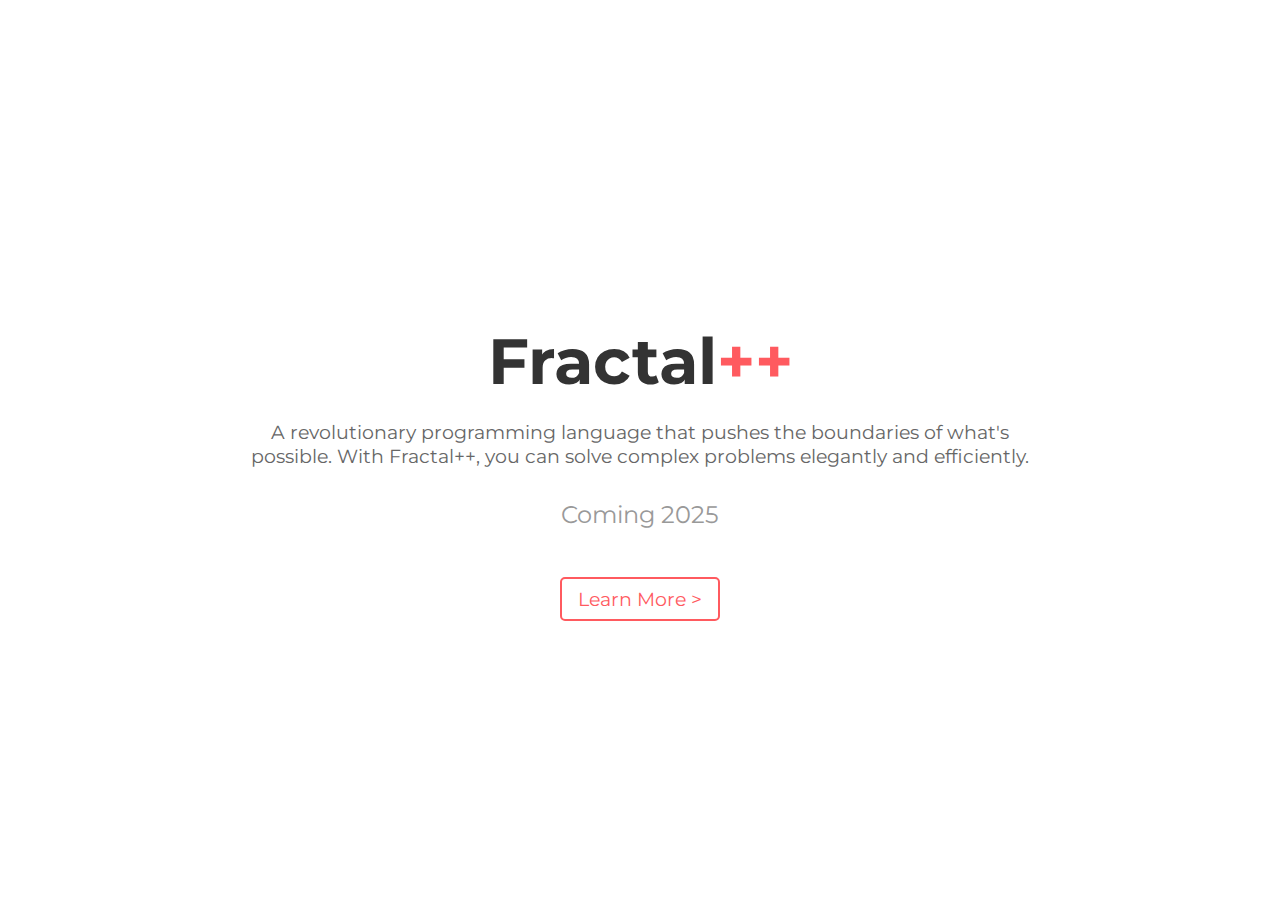
==== index.html @ 97db90c6 "Add files via upload" ====
<!DOCTYPE html>
<html lang="en">
<head>
    <meta charset="UTF-8">
    <meta name="viewport" content="width=device-width, initial-scale=1.0">
    <title>Fractal++</title>
    <link href="https://fonts.googleapis.com/css2?family=Montserrat:wght@400;700&display=swap" rel="stylesheet">
    <link rel="stylesheet" href="style.css">
</head>
<body>
    <div class="container">
        <h1 class="animate-fadeIn"><span class="fractal">Fractal</span><span class="plus">++</span></h1>
        <p class="description animate-fadeIn">A revolutionary programming language that pushes the boundaries of what's possible. With Fractal++, you can solve complex problems elegantly and efficiently.</p>
        <p class="coming-soon animate-fadeIn">Coming 2025</p>
        <a href="learnmore.html" class="go-back animate-fadeIn">Learn More &gt;</a>
    </div>
    <script src="script.js"></script>
</body>
</html>
---- style.css ----
body {
    font-family: 'Montserrat', sans-serif;
    background-color: #fff;
    margin: 0;
    display: flex;
    justify-content: center;
    align-items: center;
    min-height: 100vh;
}

.container {
    text-align: center;
    max-width: 800px;
    padding: 2rem;
    position: relative;
}

h1 {
    font-size: 4rem;
    margin-bottom: 1rem;
}

.fractal {
    color: #333;
}

.plus {
    color: #ff5a5f;
    font-weight: 700;
}

.description {
    font-size: 1.2rem;
    color: #666;
    margin-bottom: 2rem;
}

.coming-soon {
    font-size: 1.5rem;
    color: #999;
    margin-bottom: 1rem;
}

.learn-more, .go-back {
    font-size: 1.2rem;
    color: #ff5a5f;
    text-decoration: none;
    border: 2px solid #ff5a5f;
    padding: 0.5rem 1rem;
    border-radius: 5px;
    transition: background-color 0.3s, color 0.3s;
}

.learn-more:hover, .go-back:hover {
    background-color: #ff5a5f;
    color: #fff;
}

h2 {
    font-size: 2rem;
    margin-bottom: 1rem;
}

.example {
    margin-bottom: 2rem;
    position: relative;
}

.example pre {
    background-color: #f8f8f8;
    padding: 1rem;
    border-radius: 5px;
    overflow-x: auto;
    text-align: left;
    display: inline-block;
}

.example code {
    font-family: monospace;
    font-size: 1.1rem;
}

.example p {
    font-size: 1.1rem;
    color: #666;
    margin-top: 1rem;
}

.go-back {
    display: inline-block;
    margin-top: 2rem;
}

.animate-fadeIn {
    animation: fadeIn 1s ease-in-out;
}

@keyframes fadeIn {
    0% {
        opacity: 0;
        transform: translateY(20px);
    }
    100% {
        opacity: 1;
        transform: translateY(0);
    }
}

.comment {
    color: #999;
}

.function {
    color: #ff5a5f;
}

.parameter {
    color: #333;
}

.number {
    color: #0074D9;
}

.string {
    color: #2ECC40;
}

.keyword {
    color: #39CCCC;
}

.tooltip {
    position: relative;
    display: inline-block;
    border-bottom: 1px dotted #ff5a5f;
    cursor: help;
}

.tooltip::before {
    content: attr(data-tooltip);
    position: absolute;
    bottom: 100%;
    left: 50%;
    transform: translateX(-50%);
    background-color: #ff5a5f;
    color: #fff;
    padding: 5px;
    border-radius: 5px;
    font-size: 0.9rem;
    white-space: nowrap;
    z-index: 9999;
    opacity: 0;
    transition: opacity 0.3s;
    pointer-events: none;
    margin-bottom: 5px;
}

.tooltip:hover::before {
    opacity: 1;
}

.tooltip::after {
    content: "";
    position: absolute;
    bottom: 100%;
    left: 50%;
    transform: translateX(-50%);
    border-width: 5px;
    border-style: solid;
    border-color: #ff5a5f transparent transparent transparent;
    opacity: 0;
    transition: opacity 0.3s;
}

.tooltip:hover::after {
    opacity: 1;
}

.features {
    text-align: center;
    margin-bottom: 2rem;
}
.features li {
    font-size: 1.2rem;
    color: #666;
    margin-bottom: 0.5rem;    list-style-position: inside;
}

.function-list {
    text-align: center;
    margin-bottom: 2rem;
}

.function-list li {
    font-size: 1.2rem;
    color: #666;
    margin-bottom: 0.5rem;
    list-style-position: inside;
}

.function-list .function {
    color: #ff5a5f;
    font-family: 'Fira Code', monospace;
}

.chart-container {
    margin-bottom: 2rem;
    position: relative;
}
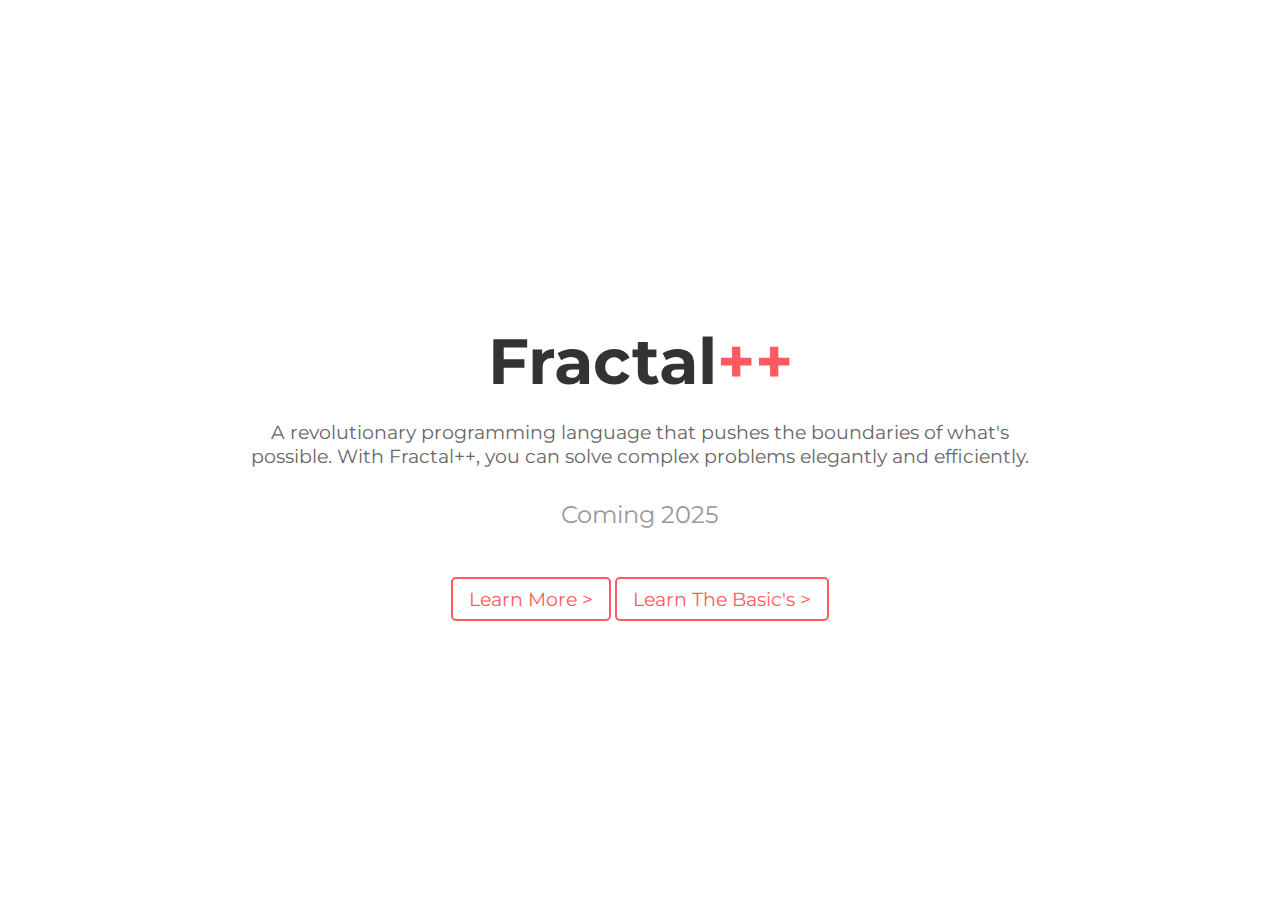
==== commit 504064a1: "Add files via upload" ====
--- a/index.html
+++ b/index.html
@@ -13,6 +13,8 @@
         <p class="description animate-fadeIn">A revolutionary programming language that pushes the boundaries of what's possible. With Fractal++, you can solve complex problems elegantly and efficiently.</p>
         <p class="coming-soon animate-fadeIn">Coming 2025</p>
         <a href="learnmore.html" class="go-back animate-fadeIn">Learn More &gt;</a>
+        <a href="learnthebasics.html" class="go-back animate-fadeIn">Learn The Basic's &gt;</a>
+
     </div>
     <script src="script.js"></script>
 </body>
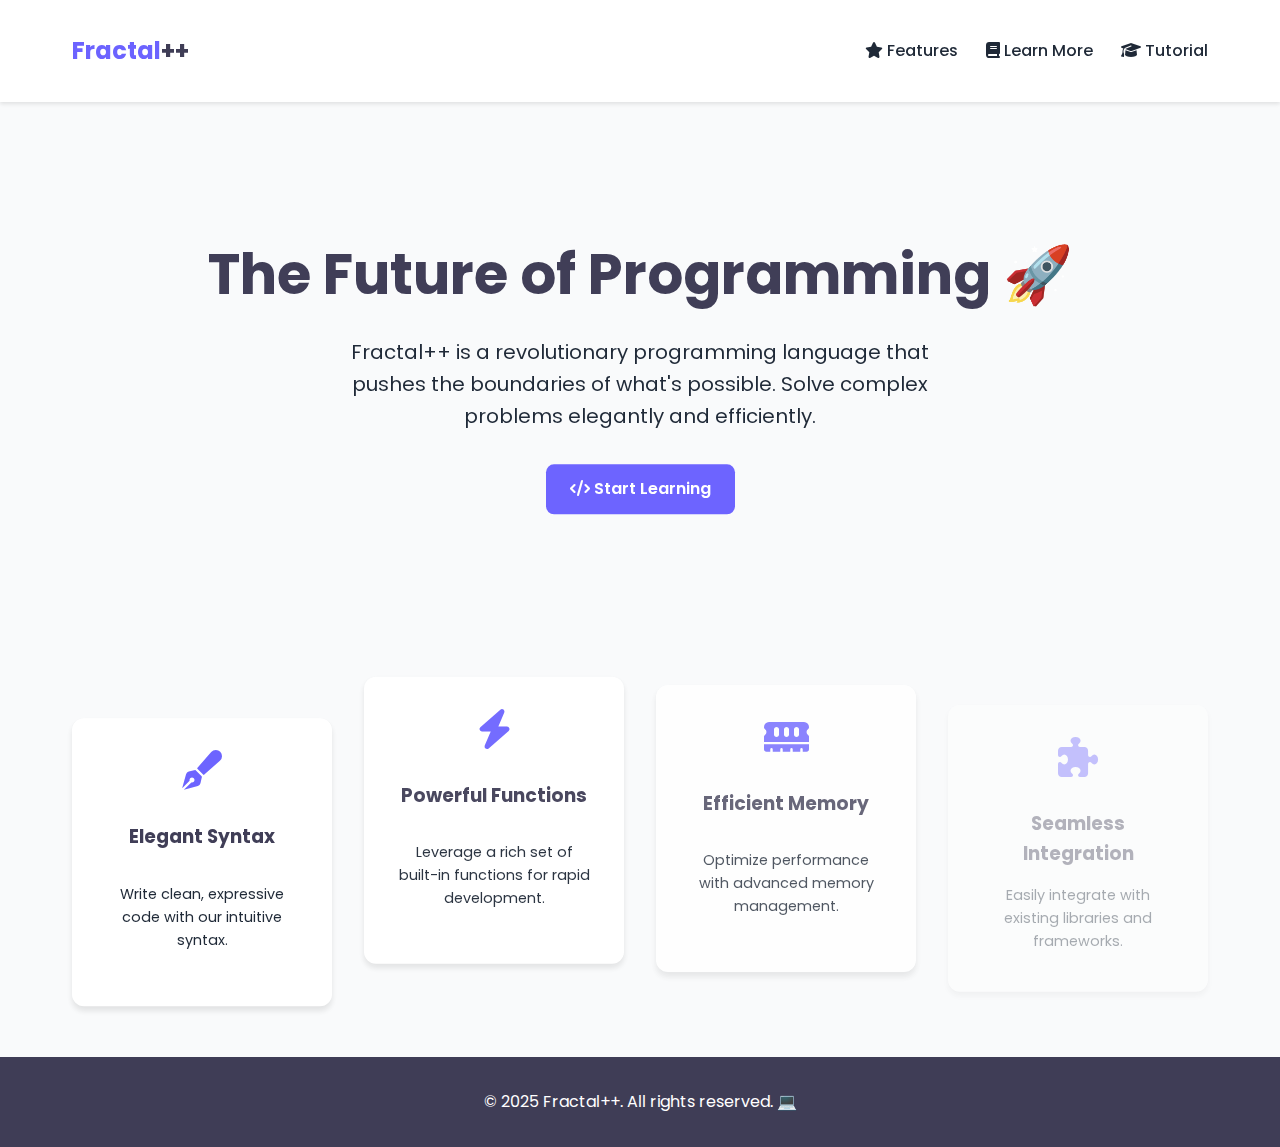
==== commit fd67ba3d: "Add files via upload" ====
--- a/index.html
+++ b/index.html
@@ -1,21 +1,266 @@
 <!DOCTYPE html>
 <html lang="en">
+
 <head>
     <meta charset="UTF-8">
     <meta name="viewport" content="width=device-width, initial-scale=1.0">
-    <title>Fractal++</title>
-    <link href="https://fonts.googleapis.com/css2?family=Montserrat:wght@400;700&display=swap" rel="stylesheet">
-    <link rel="stylesheet" href="style.css">
+    <meta name="description"
+        content="Fractal++ is a revolutionary programming language for elegant and efficient problem-solving.">
+    <title>Fractal++ - The Future of Programming</title>
+    <link rel="preconnect" href="https://fonts.gstatic.com" crossorigin>
+    <link href="https://fonts.googleapis.com/css2?family=Poppins:wght@300;400;500;600;700&display=swap"
+        rel="stylesheet">
+    <link rel="stylesheet" href="https://cdnjs.cloudflare.com/ajax/libs/font-awesome/6.4.0/css/all.min.css">
+    <style>
+        :root {
+            --primary-color: #6C63FF;
+            --secondary-color: #3F3D56;
+            --background-color: #F9FAFB;
+            --text-color: #1F2937;
+            --feature-bg-color: #FFFFFF;
+        }
+
+        * {
+            margin: 0;
+            padding: 0;
+            box-sizing: border-box;
+        }
+
+        body {
+            font-family: 'Poppins', sans-serif;
+            background-color: var(--background-color);
+            color: var(--text-color);
+            line-height: 1.6;
+        }
+
+        .container {
+            max-width: 1200px;
+            margin: 0 auto;
+            padding: 2rem;
+        }
+
+        header {
+            background-color: white;
+            box-shadow: 0 2px 4px rgba(0, 0, 0, 0.1);
+            position: sticky;
+            top: 0;
+            z-index: 1000;
+        }
+
+        nav {
+            display: flex;
+            justify-content: space-between;
+            align-items: center;
+            padding: 1rem 2rem;
+        }
+
+        .logo {
+            font-size: 1.5rem;
+            font-weight: 700;
+            color: var(--primary-color);
+            text-decoration: none;
+        }
+
+        .nav-links a {
+            margin-left: 1.5rem;
+            text-decoration: none;
+            color: var(--text-color);
+            font-weight: 500;
+            transition: color 0.3s ease;
+        }
+
+        .nav-links a:hover,
+        .nav-links a:focus {
+            color: var(--primary-color);
+            outline: none;
+        }
+
+        .hero {
+            text-align: center;
+            padding: 6rem 0;
+        }
+
+        h1 {
+            font-size: clamp(2rem, 5vw, 3.5rem);
+            margin-bottom: 1rem;
+            color: var(--secondary-color);
+        }
+
+        .subtitle {
+            font-size: clamp(1rem, 2vw, 1.25rem);
+            color: var(--text-color);
+            max-width: 600px;
+            margin: 0 auto 2rem;
+        }
+
+        .cta-button {
+            display: inline-block;
+            background-color: var(--primary-color);
+            color: white;
+            padding: 0.75rem 1.5rem;
+            border-radius: 8px;
+            text-decoration: none;
+            font-weight: 600;
+            transition: all 0.3s ease;
+        }
+
+        .cta-button:hover,
+        .cta-button:focus {
+            background-color: #5A52D5;
+            transform: translateY(-2px);
+            box-shadow: 0 4px 6px rgba(0, 0, 0, 0.1);
+            outline: none;
+        }
+
+        .features {
+            display: grid;
+            grid-template-columns: repeat(auto-fit, minmax(250px, 1fr));
+            gap: 2rem;
+            margin-top: 4rem;
+            align-items: start;
+        }
+
+        .feature {
+            background-color: var(--feature-bg-color);
+            padding: 2rem;
+            border-radius: 12px;
+            box-shadow: 0 4px 6px rgba(0, 0, 0, 0.1);
+            text-align: center;
+            transition: transform 0.3s ease, box-shadow 0.3s ease;
+            display: flex;
+            flex-direction: column;
+            height: 100%;
+        }
+
+        .feature:first-child {
+            margin-top: 2.8rem; 
+        }
+
+        .feature:hover,
+        .feature:focus-within {
+            transform: translateY(-5px);
+            box-shadow: 0 6px 12px rgba(0, 0, 0, 0.15);
+        }
+
+        .feature i {
+            font-size: 2.5rem;
+            color: var(--primary-color);
+            margin-bottom: 1rem;
+        }
+
+        .feature h3 {
+            margin-top: 1rem;
+            margin-bottom: 0.5rem;
+            color: var(--secondary-color);
+        }
+
+        .feature p {
+            margin-top: auto;
+            font-size: 0.9rem;
+            flex-grow: 1;
+            display: flex;
+            align-items: center;
+            justify-content: center;
+        }
+
+        .plus {
+            color: var(--secondary-color);
+        }
+
+        footer {
+            background-color: var(--secondary-color);
+            color: white;
+            text-align: center;
+            padding: 2rem 0;
+            margin-top: 4rem;
+        }
+
+        @media (max-width: 768px) {
+            .container {
+                padding: 1rem;
+            }
+
+            nav {
+                flex-direction: column;
+                align-items: flex-start;
+            }
+
+            .nav-links {
+                margin-top: 1rem;
+            }
+
+            .nav-links a {
+                display: block;
+                margin: 0.5rem 0;
+            }
+        }
+
+        @media (prefers-reduced-motion: reduce) {
+
+            .cta-button,
+            .feature {
+                transition: none;
+            }
+        }
+    </style>
 </head>
+
 <body>
-    <div class="container">
-        <h1 class="animate-fadeIn"><span class="fractal">Fractal</span><span class="plus">++</span></h1>
-        <p class="description animate-fadeIn">A revolutionary programming language that pushes the boundaries of what's possible. With Fractal++, you can solve complex problems elegantly and efficiently.</p>
-        <p class="coming-soon animate-fadeIn">Coming 2025</p>
-        <a href="learnmore.html" class="go-back animate-fadeIn">Learn More &gt;</a>
-        <a href="learnthebasics.html" class="go-back animate-fadeIn">Learn The Basic's &gt;</a>
-
-    </div>
-    <script src="script.js"></script>
+    <header>
+        <nav class="container">
+            <a href="index.html" class="logo" aria-label="Fractal++ Home">Fractal<span class="plus">++</span></a>
+            <div class="nav-links">
+                <a href="#features"><i class="fas fa-star" aria-hidden="true"></i> Features</a>
+                <a href="learnmore.html"><i class="fas fa-book" aria-hidden="true"></i> Learn More</a>
+                <a href="learnthebasics.html"><i class="fas fa-graduation-cap" aria-hidden="true"></i> Tutorial</a>
+            </div>
+        </nav>
+    </header>
+
+    <main class="container">
+        <section class="hero">
+            <h1>The Future of Programming <span aria-hidden="true">🚀</span></h1>
+            <p class="subtitle">Fractal++ is a revolutionary programming language that pushes the boundaries of what's
+                possible. Solve complex problems elegantly and efficiently.</p>
+            <a href="learnthebasics.html" class="cta-button"><i class="fas fa-code" aria-hidden="true"></i> Start
+                Learning</a>
+        </section>
+
+        <section id="features" class="features">
+            <div class="feature">
+                <i class="fas fa-pen-fancy" aria-hidden="true"></i>
+                <h3>Elegant Syntax</h3>
+                <p>Write clean, expressive code with our intuitive syntax.</p>
+            </div>
+            <div class="feature">
+                <i class="fas fa-bolt" aria-hidden="true"></i>
+                <h3>Powerful Functions</h3>
+                <p>Leverage a rich set of built-in functions for rapid development.</p>
+            </div>
+            <div class="feature">
+                <i class="fas fa-memory" aria-hidden="true"></i>
+                <h3>Efficient Memory</h3>
+                <p>Optimize performance with advanced memory management.</p>
+            </div>
+            <div class="feature">
+                <i class="fas fa-puzzle-piece" aria-hidden="true"></i>
+                <h3>Seamless Integration</h3>
+                <p>Easily integrate with existing libraries and frameworks.</p>
+            </div>
+        </section>
+    </main>
+
+    <footer>
+        <p>&copy; 2025 Fractal++. All rights reserved. <span aria-hidden="true">💻</span></p>
+    </footer>
+
+    <script src="https://cdnjs.cloudflare.com/ajax/libs/gsap/3.11.4/gsap.min.js"></script>
+    <script>
+        document.addEventListener('DOMContentLoaded', function () {
+            gsap.from('.hero', { opacity: 0, y: 50, duration: 1, ease: 'power3.out' });
+            gsap.from('.feature', { opacity: 0, y: 50, duration: 1, stagger: 0.2, ease: 'power3.out' });
+        });
+    </script>
 </body>
-</html>+
+</html>
